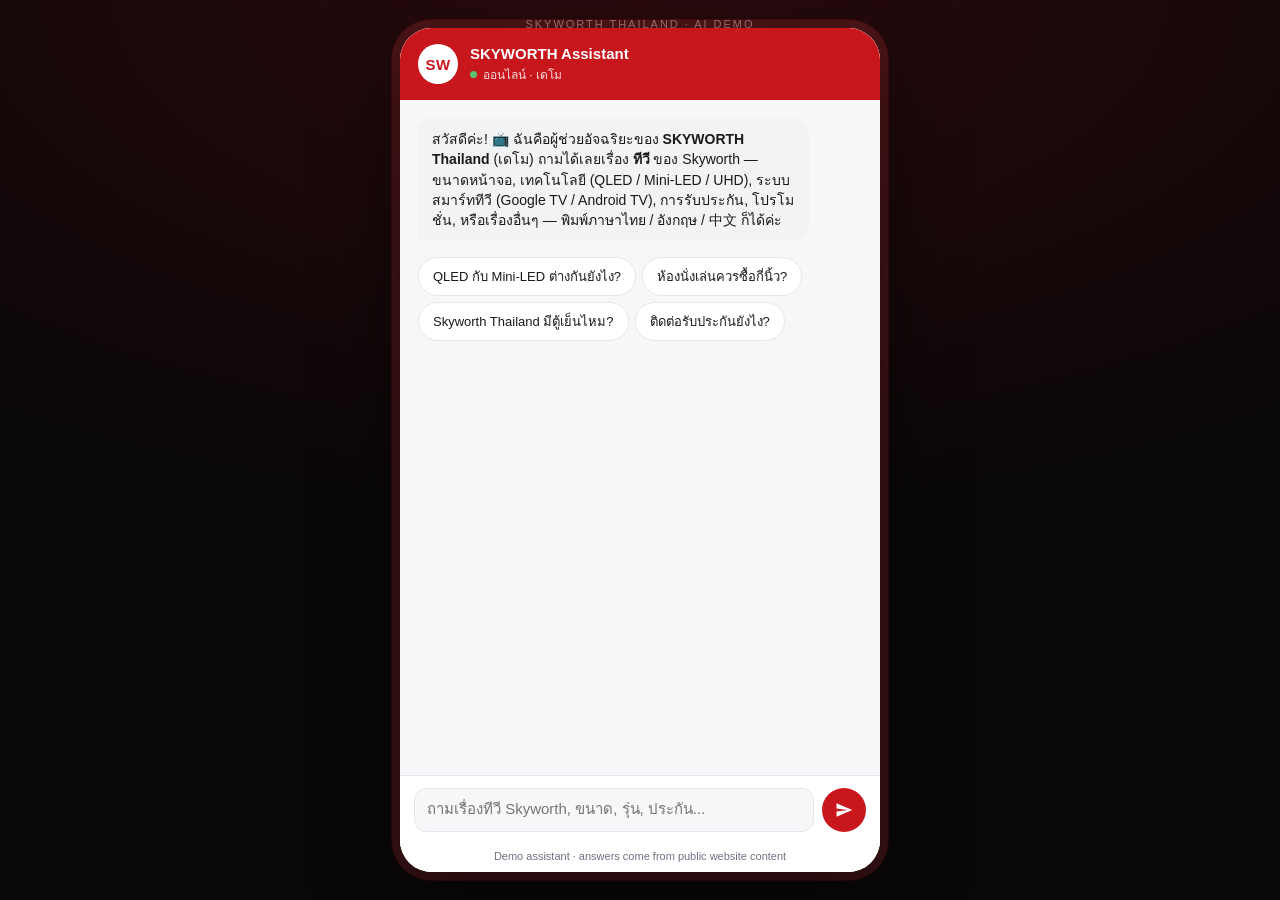
==== public-sky-th/index.html @ 05948db7 "Add Skyworth Thailand demo (sky-th) — third brand H5 in matching pattern Same multi-site H5 architec" ====
<!DOCTYPE html>
<html lang="th">
<head>
<meta charset="utf-8">
<meta name="viewport" content="width=device-width,initial-scale=1,maximum-scale=1,user-scalable=no,viewport-fit=cover">
<meta name="theme-color" content="#C8161D">
<meta name="apple-mobile-web-app-capable" content="yes">
<meta name="apple-mobile-web-app-status-bar-style" content="black-translucent">
<title>SKYWORTH Assistant · ครีเอทีฟ ไลฟ์สไตล์</title>
<link rel="stylesheet" href="chatbot/chatbot.css">
<style>
  /* Brand override — higher specificity than .gwm-chatbot defaults */
  .gwm-chatbot {
    --gwm-primary: #C8161D;
    --gwm-primary-dark: #9c0d13;
    --gwm-user-bubble: #C8161D;
  }
</style>
<style>
  *,*::before,*::after { box-sizing: border-box; }
  html, body {
    margin: 0; padding: 0; height: 100%;
    background: radial-gradient(120% 80% at 50% 0%, #2a0a0d 0%, #0a0708 70%);
    font-family: -apple-system, BlinkMacSystemFont, "Segoe UI", Roboto,
      "Helvetica Neue", Arial, "Sarabun", "Noto Sans Thai", "PingFang SC",
      "Microsoft YaHei", sans-serif;
    -webkit-text-size-adjust: 100%;
    overflow: hidden;
  }
  body {
    display: flex; align-items: center; justify-content: center;
    width: 100vw; height: 100vh; height: 100dvh;
    padding: env(safe-area-inset-top) env(safe-area-inset-right)
            env(safe-area-inset-bottom) env(safe-area-inset-left);
  }
  /* The "phone frame" container — full-bleed on mobile, framed on desktop */
  .gwm-h5-frame {
    width: 100%; height: 100%;
    max-width: 480px; max-height: 100dvh;
    background: #fff;
    position: relative;
    overflow: hidden;
    isolation: isolate;
  }
  @media (min-width: 600px) {
    body { padding: 28px; }
    .gwm-h5-frame {
      max-height: 880px;
      border-radius: 32px;
      box-shadow:
        0 24px 80px rgba(0, 0, 0, 0.55),
        0 0 0 8px rgba(255, 255, 255, 0.04),
        0 0 0 9px rgba(200, 22, 29, 0.22);
    }
  }
  /* Tiny brand strip above the frame on desktop, for "demo" feel */
  .gwm-h5-tag {
    position: absolute;
    top: 18px;
    left: 50%; transform: translateX(-50%);
    color: rgba(255,255,255,0.55);
    font-size: 11px;
    letter-spacing: 0.18em;
    text-transform: uppercase;
    pointer-events: none;
    display: none;
  }
  @media (min-width: 600px) {
    .gwm-h5-tag { display: block; }
  }
</style>
</head>
<body>
<div class="gwm-h5-tag">SKYWORTH THAILAND · AI DEMO</div>
<div class="gwm-h5-frame"></div>
<script>
  window.GWM_CHATBOT_FULLSCREEN = true;
  window.GWM_CHATBOT_MOUNT = '.gwm-h5-frame';
</script>
<script src="chatbot/chatbot.js"></script>
</body>
</html>
---- public-sky-th/chatbot/chatbot.css ----
/* GWM AI Assistant — namespaced widget styles. All rules are scoped under
   .gwm-chatbot to avoid bleeding into the host site. */

.gwm-chatbot,
.gwm-chatbot *,
.gwm-chatbot *::before,
.gwm-chatbot *::after {
  box-sizing: border-box;
  font-family: -apple-system, BlinkMacSystemFont, "Segoe UI", Roboto,
    "Helvetica Neue", Arial, "PingFang SC", "Microsoft YaHei", sans-serif;
}

.gwm-chatbot {
  --gwm-primary: #c8102e;
  --gwm-primary-dark: #9a0c24;
  --gwm-bg: #ffffff;
  --gwm-bg-alt: #f6f7f9;
  --gwm-text: #1a1a1a;
  --gwm-text-muted: #6b7280;
  --gwm-border: #e5e7eb;
  --gwm-bot-bubble: #f1f3f5;
  --gwm-user-bubble: #c8102e;
  --gwm-shadow: 0 12px 36px rgba(0, 0, 0, 0.18);
  --gwm-radius: 16px;
  position: fixed;
  z-index: 2147483000;
  bottom: 24px;
  right: 24px;
}

/* Floating launcher button */
.gwm-chatbot__launcher {
  width: 60px;
  height: 60px;
  border-radius: 50%;
  background: var(--gwm-primary);
  color: #fff;
  border: none;
  cursor: pointer;
  box-shadow: var(--gwm-shadow);
  display: flex;
  align-items: center;
  justify-content: center;
  transition: transform 0.18s ease, background 0.18s ease;
  position: relative;
}
.gwm-chatbot__launcher:hover {
  background: var(--gwm-primary-dark);
  transform: translateY(-2px);
}
.gwm-chatbot__launcher svg {
  width: 28px;
  height: 28px;
  fill: #fff;
}
.gwm-chatbot__launcher-badge {
  position: absolute;
  top: -4px;
  right: -4px;
  background: #fff;
  color: var(--gwm-primary);
  font-size: 10px;
  font-weight: 700;
  padding: 2px 6px;
  border-radius: 10px;
  letter-spacing: 0.04em;
  box-shadow: 0 2px 6px rgba(0, 0, 0, 0.15);
}

/* Panel */
.gwm-chatbot__panel {
  position: absolute;
  bottom: 76px;
  right: 0;
  width: 380px;
  height: 560px;
  max-height: calc(100vh - 120px);
  background: var(--gwm-bg);
  border-radius: var(--gwm-radius);
  box-shadow: var(--gwm-shadow);
  display: none;
  flex-direction: column;
  overflow: hidden;
  transform-origin: bottom right;
  animation: gwm-pop 0.2s ease-out;
}
.gwm-chatbot.is-open .gwm-chatbot__panel {
  display: flex;
}
@keyframes gwm-pop {
  from { opacity: 0; transform: scale(0.92) translateY(8px); }
  to   { opacity: 1; transform: scale(1) translateY(0); }
}

/* Header */
.gwm-chatbot__header {
  background: var(--gwm-primary);
  color: #fff;
  padding: 14px 16px;
  display: flex;
  align-items: center;
  gap: 12px;
}
.gwm-chatbot__avatar {
  width: 36px;
  height: 36px;
  border-radius: 50%;
  background: #fff;
  color: var(--gwm-primary);
  display: flex;
  align-items: center;
  justify-content: center;
  font-weight: 800;
  font-size: 14px;
  letter-spacing: 0.02em;
  flex-shrink: 0;
}
.gwm-chatbot__title {
  flex: 1;
  min-width: 0;
}
.gwm-chatbot__title-main {
  font-size: 14px;
  font-weight: 700;
  line-height: 1.2;
}
.gwm-chatbot__title-sub {
  font-size: 11px;
  opacity: 0.85;
  display: flex;
  align-items: center;
  gap: 6px;
  margin-top: 2px;
}
.gwm-chatbot__title-sub::before {
  content: "";
  width: 7px;
  height: 7px;
  border-radius: 50%;
  background: #4ade80;
  display: inline-block;
}
.gwm-chatbot__close {
  background: transparent;
  border: none;
  color: #fff;
  cursor: pointer;
  padding: 4px;
  border-radius: 6px;
  opacity: 0.85;
  transition: opacity 0.15s, background 0.15s;
}
.gwm-chatbot__close:hover {
  opacity: 1;
  background: rgba(255, 255, 255, 0.15);
}
.gwm-chatbot__close svg {
  width: 18px;
  height: 18px;
  fill: currentColor;
  display: block;
}

/* Body / messages */
.gwm-chatbot__body {
  flex: 1;
  padding: 16px;
  overflow-y: auto;
  background: var(--gwm-bg-alt);
  display: flex;
  flex-direction: column;
  gap: 10px;
  scroll-behavior: smooth;
}
.gwm-chatbot__msg {
  max-width: 85%;
  padding: 10px 13px;
  border-radius: 14px;
  font-size: 13.5px;
  line-height: 1.45;
  color: var(--gwm-text);
  word-wrap: break-word;
  animation: gwm-fade 0.2s ease-out;
}
@keyframes gwm-fade {
  from { opacity: 0; transform: translateY(4px); }
  to   { opacity: 1; transform: translateY(0); }
}
.gwm-chatbot__msg--bot {
  background: var(--gwm-bot-bubble);
  border-bottom-left-radius: 4px;
  align-self: flex-start;
}
.gwm-chatbot__msg--user {
  background: var(--gwm-user-bubble);
  color: #fff;
  border-bottom-right-radius: 4px;
  align-self: flex-end;
}
.gwm-chatbot__msg strong { font-weight: 700; }
.gwm-chatbot__msg em     { font-style: italic; }
.gwm-chatbot__msg a {
  color: inherit;
  text-decoration: underline;
}
.gwm-chatbot__msg--user a { color: #fff; }
.gwm-chatbot__msg-links {
  margin-top: 8px;
  display: flex;
  flex-wrap: wrap;
  gap: 6px;
}
.gwm-chatbot__msg-link {
  display: inline-block;
  padding: 4px 10px;
  background: #fff;
  border: 1px solid var(--gwm-border);
  border-radius: 999px;
  font-size: 12px;
  color: var(--gwm-primary);
  text-decoration: none;
  transition: background 0.15s;
}
.gwm-chatbot__msg-link:hover {
  background: var(--gwm-bg-alt);
}

/* Typing indicator */
.gwm-chatbot__typing {
  display: inline-flex;
  gap: 4px;
  padding: 4px 0;
}
.gwm-chatbot__typing span {
  width: 7px;
  height: 7px;
  border-radius: 50%;
  background: var(--gwm-text-muted);
  opacity: 0.4;
  animation: gwm-blink 1.2s infinite ease-in-out;
}
.gwm-chatbot__typing span:nth-child(2) { animation-delay: 0.15s; }
.gwm-chatbot__typing span:nth-child(3) { animation-delay: 0.3s; }
@keyframes gwm-blink {
  0%, 80%, 100% { opacity: 0.3; transform: scale(0.85); }
  40%           { opacity: 1;   transform: scale(1); }
}

/* Suggestions */
.gwm-chatbot__suggestions {
  display: flex;
  flex-wrap: wrap;
  gap: 6px;
  margin-top: 4px;
}
.gwm-chatbot__chip {
  background: #fff;
  border: 1px solid var(--gwm-border);
  border-radius: 999px;
  padding: 6px 12px;
  font-size: 12px;
  color: var(--gwm-text);
  cursor: pointer;
  transition: background 0.15s, border-color 0.15s;
}
.gwm-chatbot__chip:hover {
  background: var(--gwm-bot-bubble);
  border-color: var(--gwm-primary);
}

/* Input area */
.gwm-chatbot__input-wrap {
  border-top: 1px solid var(--gwm-border);
  padding: 10px 12px;
  background: #fff;
  display: flex;
  align-items: flex-end;
  gap: 8px;
}
.gwm-chatbot__input {
  flex: 1;
  resize: none;
  border: 1px solid var(--gwm-border);
  border-radius: 12px;
  padding: 9px 12px;
  font-size: 13.5px;
  line-height: 1.4;
  max-height: 100px;
  min-height: 38px;
  outline: none;
  color: var(--gwm-text);
  background: var(--gwm-bg-alt);
  transition: border-color 0.15s, background 0.15s;
}
.gwm-chatbot__input:focus {
  border-color: var(--gwm-primary);
  background: #fff;
}
.gwm-chatbot__send {
  background: var(--gwm-primary);
  border: none;
  width: 38px;
  height: 38px;
  border-radius: 50%;
  cursor: pointer;
  color: #fff;
  display: flex;
  align-items: center;
  justify-content: center;
  flex-shrink: 0;
  transition: background 0.15s, transform 0.1s;
}
.gwm-chatbot__send:hover { background: var(--gwm-primary-dark); }
.gwm-chatbot__send:active { transform: scale(0.94); }
.gwm-chatbot__send:disabled {
  background: var(--gwm-border);
  cursor: not-allowed;
}
.gwm-chatbot__send svg {
  width: 18px;
  height: 18px;
  fill: currentColor;
}

.gwm-chatbot__footer {
  font-size: 10.5px;
  color: var(--gwm-text-muted);
  text-align: center;
  padding: 6px 8px 10px;
  background: #fff;
}

/* Scrollbar polish */
.gwm-chatbot__body::-webkit-scrollbar { width: 6px; }
.gwm-chatbot__body::-webkit-scrollbar-thumb {
  background: rgba(0, 0, 0, 0.18);
  border-radius: 3px;
}

/* Mobile: full-screen panel */
@media (max-width: 480px) {
  .gwm-chatbot { bottom: 16px; right: 16px; }
  .gwm-chatbot__panel {
    width: calc(100vw - 32px);
    height: calc(100vh - 100px);
    bottom: 72px;
  }
}

/* ───────── H5 Fullscreen mode ─────────
   Triggered by the page setting window.GWM_CHATBOT_FULLSCREEN = true.
   The widget mounts into a host container, takes its full size, hides the
   launcher and close button, and stays open. */
.gwm-chatbot--fullscreen {
  position: static;
  inset: auto;
  width: 100%;
  height: 100%;
  display: block;
}
.gwm-chatbot--fullscreen .gwm-chatbot__launcher,
.gwm-chatbot--fullscreen .gwm-chatbot__close { display: none !important; }
.gwm-chatbot--fullscreen .gwm-chatbot__panel {
  position: static;
  display: flex !important;
  width: 100%;
  height: 100%;
  max-height: none;
  border-radius: inherit;
  box-shadow: none;
  animation: none;
}
.gwm-chatbot--fullscreen .gwm-chatbot__header {
  padding: 16px 18px;
  /* iOS notch safe area */
  padding-top: max(16px, env(safe-area-inset-top));
}
.gwm-chatbot--fullscreen .gwm-chatbot__title-main { font-size: 15px; }
.gwm-chatbot--fullscreen .gwm-chatbot__title-sub  { font-size: 12px; }
.gwm-chatbot--fullscreen .gwm-chatbot__avatar { width: 40px; height: 40px; font-size: 15px; }
.gwm-chatbot--fullscreen .gwm-chatbot__body { font-size: 14px; padding: 18px; gap: 12px; }
.gwm-chatbot--fullscreen .gwm-chatbot__msg { font-size: 14px; padding: 11px 14px; max-width: 88%; }
.gwm-chatbot--fullscreen .gwm-chatbot__input-wrap {
  padding: 12px 14px;
  padding-bottom: max(12px, env(safe-area-inset-bottom));
}
.gwm-chatbot--fullscreen .gwm-chatbot__input { font-size: 15px; min-height: 44px; }
.gwm-chatbot--fullscreen .gwm-chatbot__send { width: 44px; height: 44px; }
.gwm-chatbot--fullscreen .gwm-chatbot__chip { padding: 8px 14px; font-size: 13px; }
.gwm-chatbot--fullscreen .gwm-chatbot__footer { font-size: 11px; }
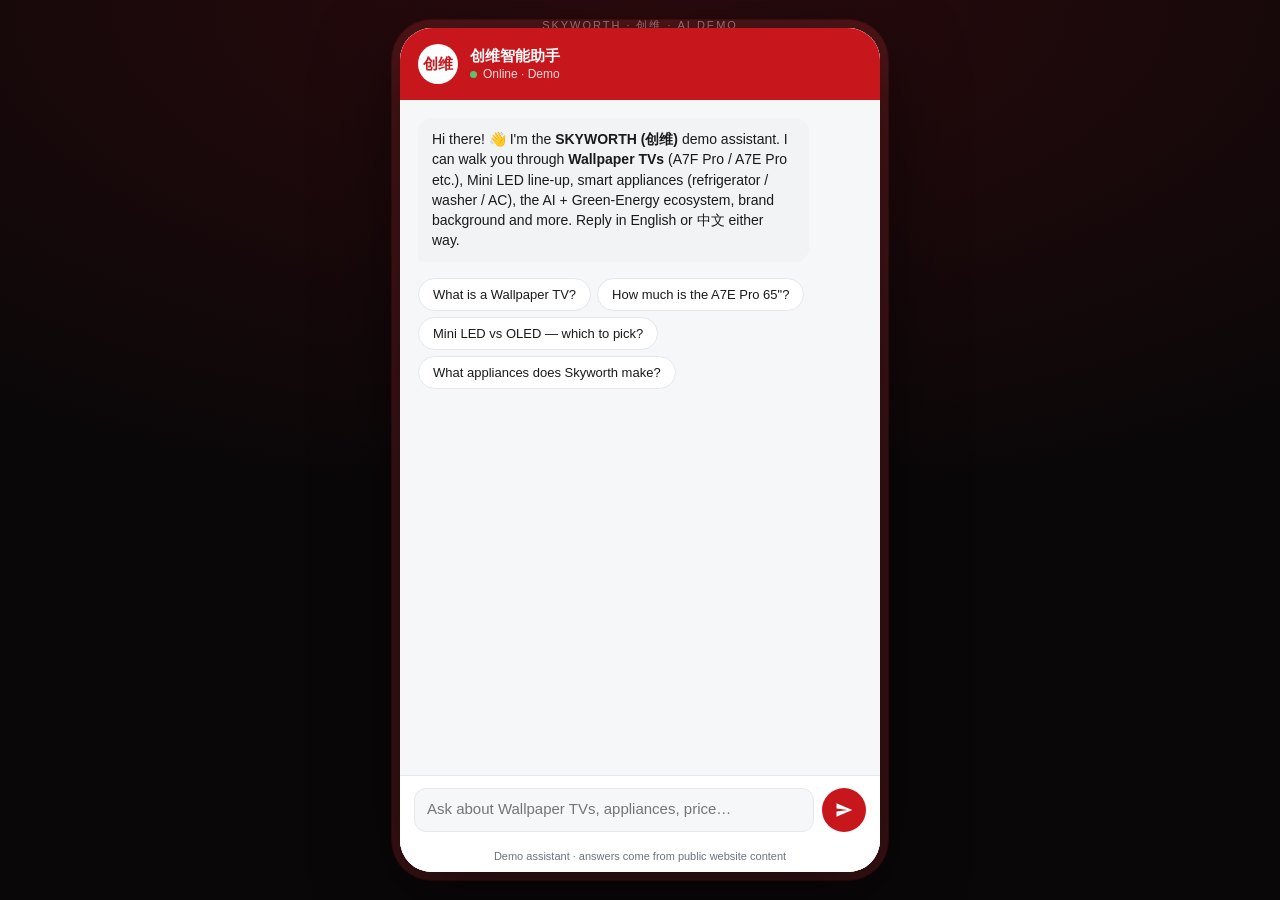
==== commit 77636b89: "sky-th: refocus to Chinese mainland Skyworth, add zh/en auto-detect Per request, repurposed the Skyw" ====
--- a/public-sky-th/index.html
+++ b/public-sky-th/index.html
@@ -1,12 +1,12 @@
 <!DOCTYPE html>
-<html lang="th">
+<html lang="">
 <head>
 <meta charset="utf-8">
 <meta name="viewport" content="width=device-width,initial-scale=1,maximum-scale=1,user-scalable=no,viewport-fit=cover">
 <meta name="theme-color" content="#C8161D">
 <meta name="apple-mobile-web-app-capable" content="yes">
 <meta name="apple-mobile-web-app-status-bar-style" content="black-translucent">
-<title>SKYWORTH Assistant · ครีเอทีฟ ไลฟ์สไตล์</title>
+<title>SKYWORTH Assistant · 创维</title>
 <link rel="stylesheet" href="chatbot/chatbot.css">
 <style>
   /* Brand override — higher specificity than .gwm-chatbot defaults */
@@ -71,7 +71,7 @@
 </style>
 </head>
 <body>
-<div class="gwm-h5-tag">SKYWORTH THAILAND · AI DEMO</div>
+<div class="gwm-h5-tag">SKYWORTH · 创维 · AI DEMO</div>
 <div class="gwm-h5-frame"></div>
 <script>
   window.GWM_CHATBOT_FULLSCREEN = true;
